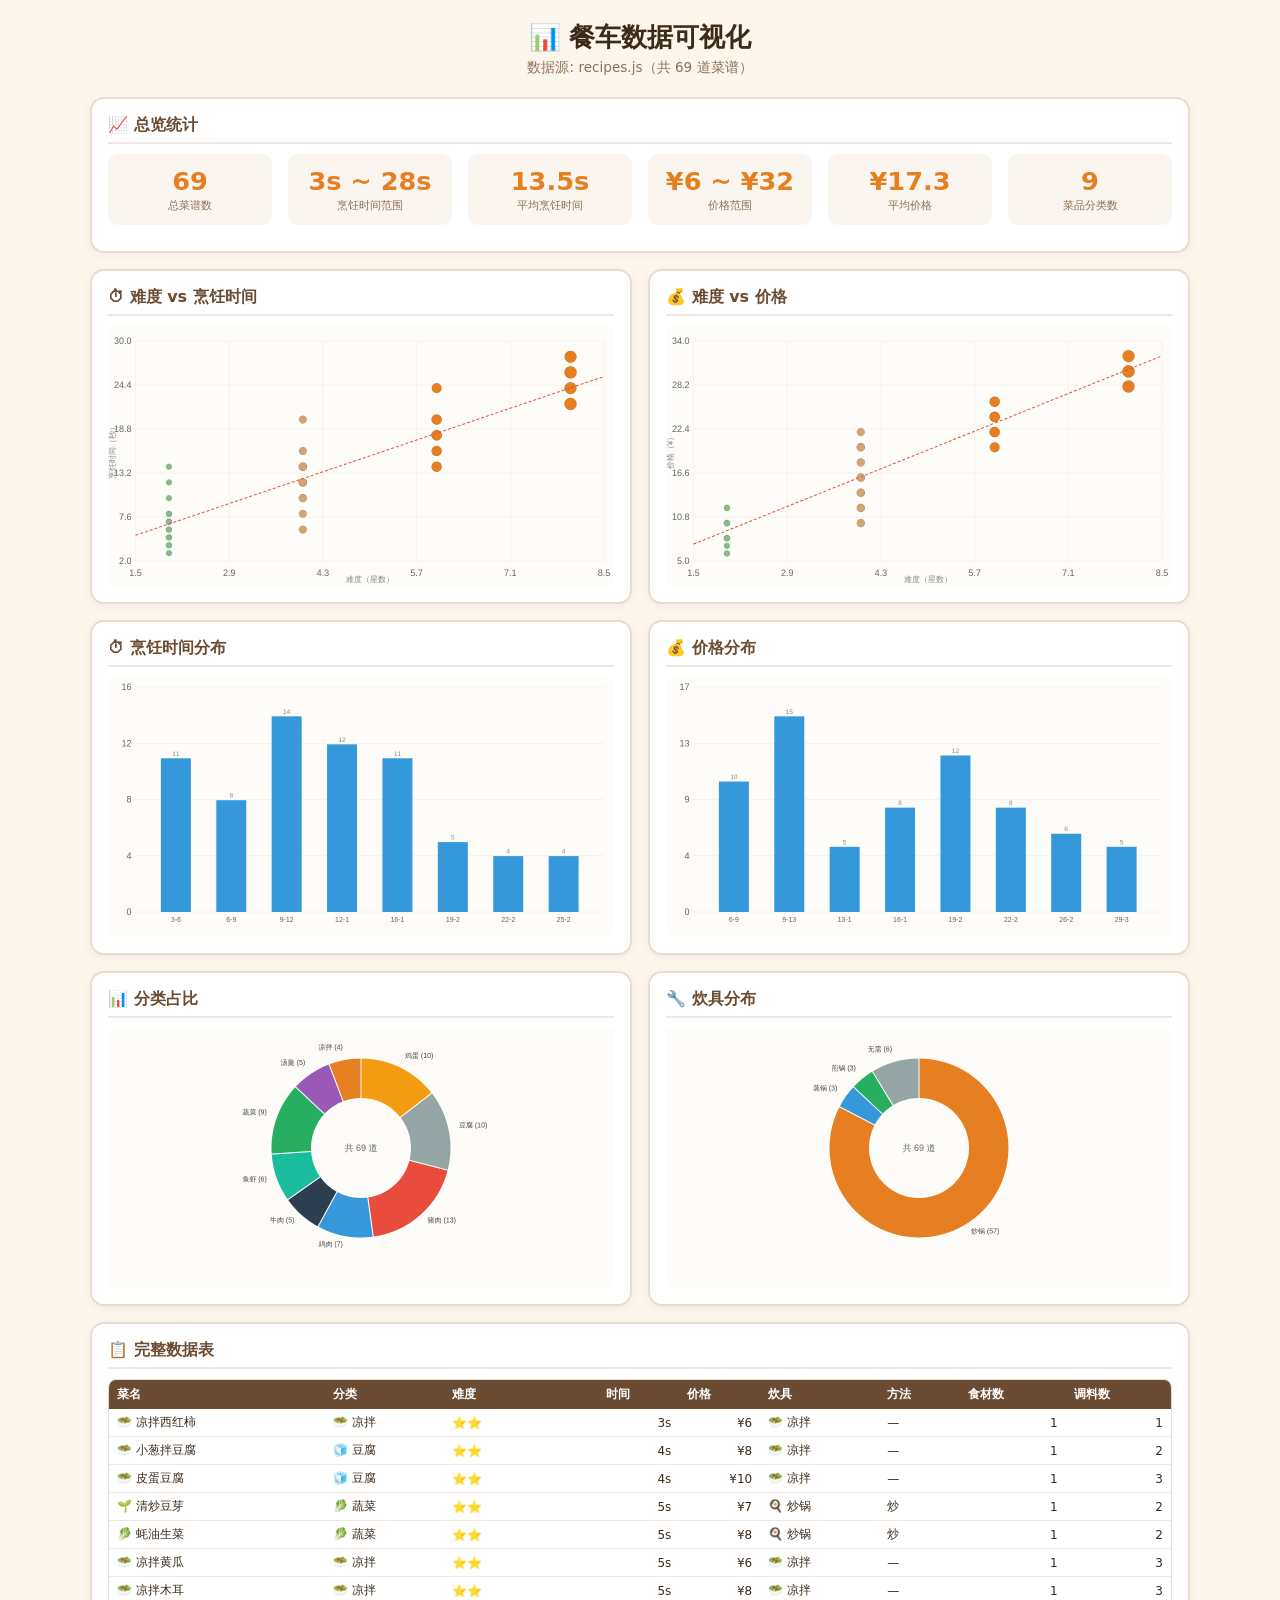
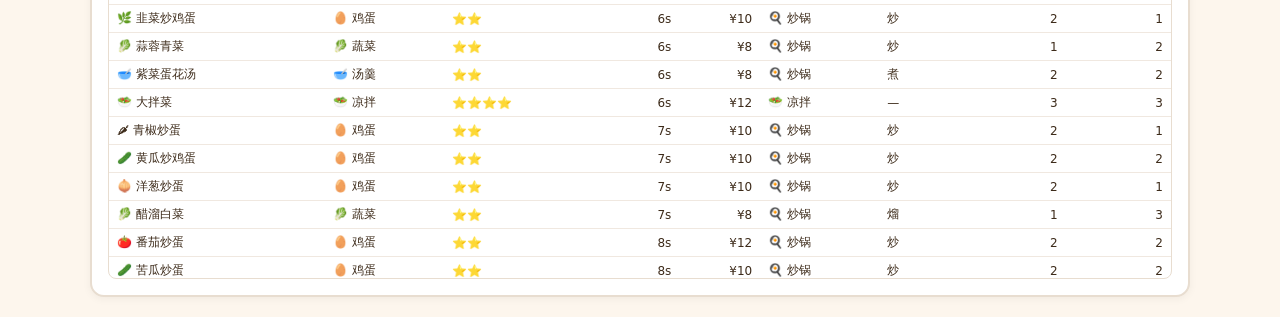
==== data_tool.html @ b582de34 "🎉 厨娘朱莉的餐车 - 初始版本" ====
<!DOCTYPE html>
<html lang="zh-CN">
<head>
<meta charset="UTF-8">
<meta name="viewport" content="width=device-width, initial-scale=1.0">
<title>📊 餐车数据可视化</title>
<script src="recipes.js"></script>
<style>
*{margin:0;padding:0;box-sizing:border-box}
body{font-family:'Segoe UI','PingFang SC',system-ui,sans-serif;background:#fdf6ed;padding:20px;color:#3d2b1a}
h1{text-align:center;font-size:1.6rem;margin-bottom:4px}
.sub{text-align:center;color:#8b7355;font-size:.85rem;margin-bottom:20px}
.grid{display:grid;grid-template-columns:1fr 1fr;gap:16px;max-width:1100px;margin:0 auto}
.card{background:#fff;border:2px solid #e8ddd0;border-radius:14px;padding:16px;box-shadow:0 2px 8px rgba(0,0,0,.05)}
.card h2{font-size:1rem;color:#6b4c32;margin-bottom:10px;padding-bottom:6px;border-bottom:2px solid #f0e8e0}
canvas{width:100%;height:260px;display:block;background:#fefcf8;border-radius:8px}
table{width:100%;border-collapse:collapse;font-size:.75rem}
th{background:#6b4c32;color:#fff;padding:6px 8px;text-align:left;position:sticky;top:0}
td{padding:5px 8px;border-bottom:1px solid #f0e8e0}
tr:hover{background:#f5eee5}
.num{text-align:right;font-variant-numeric:tabular-nums}
.stars{color:#e67e22}
.full{grid-column:1/3}
.table-wrap{max-height:500px;overflow-y:auto;border-radius:8px;border:1px solid #e8ddd0}
.stats-row{display:flex;gap:16px;flex-wrap:wrap;margin-bottom:10px}
.stat-box{flex:1;min-width:100px;background:#faf5ee;border-radius:10px;padding:12px;text-align:center}
.stat-box .num{font-size:1.6rem;font-weight:800;color:#e67e22;text-align:center}
.stat-box .label{font-size:.7rem;color:#8b7355;margin-top:2px}
@media(max-width:700px){.grid{grid-template-columns:1fr}.full{grid-column:1}}
</style>
</head>
<body>
<h1>📊 餐车数据可视化</h1>
<div class="sub">数据源: recipes.js（共 <span id="totalCount"></span> 道菜谱）</div>
<div class="grid" id="app"></div>

<script>
const R2 = R; // from recipes.js
document.getElementById('totalCount').textContent = R2.length;

const CAT_EMOJIS = { '鸡蛋':'🥚','豆腐':'🧊','猪肉':'🥩','鸡肉':'🐔','牛肉':'🥩','鱼虾':'🦐','蔬菜':'🥬','汤羹':'🥣','凉拌':'🥗' };
const COOKWARE_EMOJIS = { '炒锅':'🍳','煎锅':'🍳','蒸锅':'♨️' };

// Stats
const maxTime = Math.max(...R2.map(r => r.t));
const minTime = Math.min(...R2.map(r => r.t));
const avgTime = (R2.reduce((s,r) => s+r.t, 0) / R2.length).toFixed(1);
const maxPrice = Math.max(...R2.map(r => r.p));
const minPrice = Math.min(...R2.map(r => r.p));
const avgPrice = (R2.reduce((s,r) => s+r.p, 0) / R2.length).toFixed(1);
const catCount = {}; R2.forEach(r => { catCount[r.c] = (catCount[r.c] || 0) + 1; });
const cwCount = {}; R2.forEach(r => { const c = r.cw || '无需'; cwCount[c] = (cwCount[c] || 0) + 1; });

// Sort helpers
const sortedByTime = [...R2].sort((a,b) => a.t - b.t);
const sortedByPrice = [...R2].sort((a,b) => a.p - b.p);
const sortedByStar = [...R2].sort((a,b) => a.s - b.s);

const app = document.getElementById('app');

// Stats cards
app.innerHTML = `
  <div class="card full"><h2>📈 总览统计</h2><div class="stats-row">
    <div class="stat-box"><div class="num">${R2.length}</div><div class="label">总菜谱数</div></div>
    <div class="stat-box"><div class="num">${minTime}s ~ ${maxTime}s</div><div class="label">烹饪时间范围</div></div>
    <div class="stat-box"><div class="num">${avgTime}s</div><div class="label">平均烹饪时间</div></div>
    <div class="stat-box"><div class="num">¥${minPrice} ~ ¥${maxPrice}</div><div class="label">价格范围</div></div>
    <div class="stat-box"><div class="num">¥${avgPrice}</div><div class="label">平均价格</div></div>
    <div class="stat-box"><div class="num">${Object.keys(catCount).length}</div><div class="label">菜品分类数</div></div>
  </div></div>
  <div class="card"><h2>⏱ 难度 vs 烹饪时间</h2><canvas id="chart1"></canvas></div>
  <div class="card"><h2>💰 难度 vs 价格</h2><canvas id="chart2"></canvas></div>
  <div class="card"><h2>⏱ 烹饪时间分布</h2><canvas id="chart3"></canvas></div>
  <div class="card"><h2>💰 价格分布</h2><canvas id="chart4"></canvas></div>
  <div class="card"><h2>📊 分类占比</h2><canvas id="chart5"></canvas></div>
  <div class="card"><h2>🔧 炊具分布</h2><canvas id="chart6"></canvas></div>
  <div class="card full"><h2>📋 完整数据表</h2><div class="table-wrap"><table id="dataTable"></table></div></div>
`;

// Draw scatter plot
function drawScatter(canvasId, xField, xLabel, yField, yLabel) {
  const canvas = document.getElementById(canvasId);
  const ctx = canvas.getContext('2d');
  const W = canvas.width = canvas.offsetWidth * 2;
  const H = canvas.height = 520;
  const pad = { top: 30, right: 20, bottom: 50, left: 55 };
  const cw = W - pad.left - pad.right;
  const ch = H - pad.top - pad.bottom;
  
  const xVals = R2.map(r => r[xField]);
  const yVals = R2.map(r => r[yField]);
  const xMin = Math.min(...xVals) - 0.5;
  const xMax = Math.max(...xVals) + 0.5;
  const yMin = Math.min(...yVals) - 1;
  const yMax = Math.max(...yVals) + 2;
  
  const sx = (v) => pad.left + (v - xMin) / (xMax - xMin) * cw;
  const sy = (v) => pad.top + ch - (v - yMin) / (yMax - yMin) * ch;
  
  ctx.clearRect(0, 0, W, H);
  ctx.fillStyle = '#fefcf8'; ctx.fillRect(0, 0, W, H);
  
  // Grid lines
  ctx.strokeStyle = '#f0e8e0'; ctx.lineWidth = 1;
  for (let i = 0; i <= 5; i++) {
    const x = pad.left + i/5*cw;
    const y = pad.top + i/5*ch;
    ctx.beginPath(); ctx.moveTo(x, pad.top); ctx.lineTo(x, pad.top+ch); ctx.stroke();
    ctx.beginPath(); ctx.moveTo(pad.left, y); ctx.lineTo(pad.left+cw, y); ctx.stroke();
  }
  
  // Axis labels
  ctx.fillStyle = '#666'; ctx.font = '18px sans-serif'; ctx.textAlign = 'center';
  for (let i = 0; i <= 5; i++) {
    const xv = xMin + i/5*(xMax-xMin);
    ctx.fillText(xv.toFixed(1), sx(xv), pad.top+ch+30);
  }
  ctx.textAlign = 'right';
  for (let i = 0; i <= 5; i++) {
    const yv = yMin + i/5*(yMax-yMin);
    ctx.fillText(yv.toFixed(1), pad.left-8, sy(yv)+6);
  }
  ctx.textAlign = 'center'; ctx.fillStyle = '#888'; ctx.font = '16px sans-serif';
  ctx.fillText(xLabel, pad.left + cw/2, H - 8);
  ctx.save(); ctx.translate(14, pad.top+ch/2); ctx.rotate(-Math.PI/2); ctx.fillText(yLabel, 0, 0); ctx.restore();
  
  // Data points
  R2.forEach(r => {
    const x = sx(r[xField]), y = sy(r[yField]);
    const starSize = 4 + r.s;
    ctx.beginPath(); ctx.arc(x, y, starSize, 0, Math.PI*2);
    ctx.fillStyle = r.s >= 6 ? '#e67e22' : (r.s >= 4 ? '#d4a373' : '#88bb88');
    ctx.fill();
    ctx.strokeStyle = 'rgba(0,0,0,0.1)'; ctx.lineWidth = 1; ctx.stroke();
    // Hover labels not implemented for simplicity
  });
  
  // Trend line (simple linear regression)
  const n = R2.length;
  const sumX = R2.reduce((s,r) => s+r[xField], 0);
  const sumY = R2.reduce((s,r) => s+r[yField], 0);
  const sumXY = R2.reduce((s,r) => s+r[xField]*r[yField], 0);
  const sumXX = R2.reduce((s,r) => s+r[xField]*r[xField], 0);
  const slope = (n*sumXY - sumX*sumY) / (n*sumXX - sumX*sumX);
  const inter = (sumY - slope*sumX) / n;
  ctx.strokeStyle = '#e74c3c'; ctx.lineWidth = 2; ctx.setLineDash([6,4]);
  ctx.beginPath(); ctx.moveTo(sx(xMin), sy(xMin*slope+inter)); ctx.lineTo(sx(xMax), sy(xMax*slope+inter)); ctx.stroke();
  ctx.setLineDash([]);
}

// Draw bar chart
function drawBars(canvasId, labels, values, color) {
  const canvas = document.getElementById(canvasId);
  const ctx = canvas.getContext('2d');
  const W = canvas.width = canvas.offsetWidth * 2;
  const H = canvas.height = 520;
  const pad = { top: 20, right: 20, bottom: 50, left: 55 };
  const cw = W - pad.left - pad.right;
  const ch = H - pad.top - pad.bottom;
  const maxV = Math.max(...values) * 1.15;
  const bw = Math.min(60, cw / labels.length * 0.7);
  const gap = (cw - bw * labels.length) / (labels.length + 1);
  
  ctx.clearRect(0, 0, W, H);
  ctx.fillStyle = '#fefcf8'; ctx.fillRect(0, 0, W, H);
  
  // Grid
  ctx.strokeStyle = '#f0e8e0'; ctx.lineWidth = 1;
  for (let i = 0; i <= 4; i++) {
    const y = pad.top + i/4*ch;
    ctx.beginPath(); ctx.moveTo(pad.left, y); ctx.lineTo(pad.left+cw, y); ctx.stroke();
  }
  
  // Axis
  ctx.fillStyle = '#666'; ctx.font = '18px sans-serif'; ctx.textAlign = 'right';
  for (let i = 0; i <= 4; i++) {
    ctx.fillText((maxV*i/4).toFixed(0), pad.left-8, pad.top+ch - i/4*ch + 6);
  }
  
  // Bars
  labels.forEach((l, i) => {
    const x = pad.left + gap + i * (bw + gap);
    const h = values[i] / maxV * ch;
    ctx.fillStyle = color || '#e67e22';
    ctx.fillRect(x, pad.top + ch - h, bw, h);
    ctx.fillStyle = '#666'; ctx.textAlign = 'center'; ctx.font = '14px sans-serif';
    const label = l.length > 4 ? l.slice(0,4) : l;
    ctx.save(); ctx.translate(x+bw/2, pad.top+ch+8); ctx.rotate(0); ctx.fillText(label, 0, 12); ctx.restore();
    ctx.fillStyle = '#888'; ctx.font = '13px sans-serif';
    ctx.fillText(values[i], x+bw/2, pad.top+ch - h - 5);
  });
}

// Draw donut chart
function drawDonut(canvasId, labels, values, colors) {
  const canvas = document.getElementById(canvasId);
  const ctx = canvas.getContext('2d');
  const W = canvas.width = canvas.offsetWidth * 2;
  const H = canvas.height = 520;
  const cx = W/2, cy = H/2 - 20, R = Math.min(W,H)/2 - 80, r = R * 0.55;
  const total = values.reduce((s,v) => s+v, 0);
  
  ctx.clearRect(0, 0, W, H);
  ctx.fillStyle = '#fefcf8'; ctx.fillRect(0, 0, W, H);
  
  let start = -Math.PI/2;
  const palette = ['#e67e22','#d4a373','#27ae60','#3498db','#9b59b6','#e74c3c','#1abc9c','#f39c12','#2c3e50'];
  
  values.forEach((v, i) => {
    const sweep = v / total * Math.PI * 2;
    ctx.beginPath(); ctx.moveTo(cx + r*Math.cos(start), cy + r*Math.sin(start));
    ctx.arc(cx, cy, R, start, start+sweep);
    ctx.arc(cx, cy, r, start+sweep, start, true);
    ctx.closePath();
    ctx.fillStyle = colors[i] || palette[i % palette.length];
    ctx.fill();
    ctx.strokeStyle = '#fff'; ctx.lineWidth = 2;
    ctx.stroke();
    
    const mid = start + sweep/2;
    const lx = cx + (R+20)*Math.cos(mid);
    const ly = cy + (R+20)*Math.sin(mid);
    ctx.fillStyle = '#444'; ctx.font = '14px sans-serif'; ctx.textAlign = mid > Math.PI/2 && mid < Math.PI*1.5 ? 'right' : 'left';
    ctx.fillText(`${labels[i]} (${v})`, lx, ly);
    
    start += sweep;
  });
  ctx.fillStyle = '#666'; ctx.font = '18px sans-serif'; ctx.textAlign = 'center';
  ctx.fillText(`共 ${total} 道`, cx, cy+6);
}

// Draw distribution
function drawDist(canvasId, field, label, bins) {
  const vals = R2.map(r => r[field]);
  const min = Math.min(...vals), max = Math.max(...vals);
  const binW = (max - min) / bins || 1;
  const counts = new Array(bins).fill(0);
  vals.forEach(v => { const idx = Math.min(bins-1, Math.floor((v-min)/binW)); counts[idx]++; });
  const labels = counts.map((_, i) => `${(min+i*binW).toFixed(0)}-${(min+(i+1)*binW).toFixed(0)}`);
  drawBars(canvasId, labels, counts, '#3498db');
}

// Animate charts
setTimeout(() => {
  drawScatter('chart1', 's', '难度（星数）', 't', '烹饪时间（秒）');
  drawScatter('chart2', 's', '难度（星数）', 'p', '价格（¥）');
  drawDist('chart3', 't', '时间', 8);
  drawDist('chart4', 'p', '价格', 8);
  
  const catLabels = Object.keys(catCount);
  const catVals = Object.values(catCount);
  const catColors = ['#f39c12','#95a5a6','#e74c3c','#3498db','#2c3e50','#1abc9c','#27ae60','#9b59b6','#e67e22'];
  drawDonut('chart5', catLabels, catVals, catColors);
  
  const cwLabels = Object.keys(cwCount);
  const cwVals = Object.values(cwCount);
  drawDonut('chart6', cwLabels, cwVals, ['#e67e22','#3498db','#27ae60','#95a5a6']);
  
  // Data table
  const thead = ['菜名','分类','难度','时间','价格','炊具','方法','食材数','调料数'];
  let html = `<tr>${thead.map(h=>`<th>${h}</th>`).join('')}</tr>`;
  sortedByTime.forEach(r => {
    html += `<tr><td>${r.e} ${r.n}</td><td>${CAT_EMOJIS[r.c]||''} ${r.c}</td>
      <td class="stars">${'⭐'.repeat(Math.min(r.s,4))}</td>
      <td class="num">${r.t}s</td><td class="num">¥${r.p}</td>
      <td>${COOKWARE_EMOJIS[r.cw]||'🥗'} ${r.cw||'凉拌'}</td>
      <td>${r.m||'—'}</td><td class="num">${r.i.length}</td><td class="num">${r.se.length}</td></tr>`;
  });
  document.getElementById('dataTable').innerHTML = html;
}, 100);
</script>
</body>
</html>
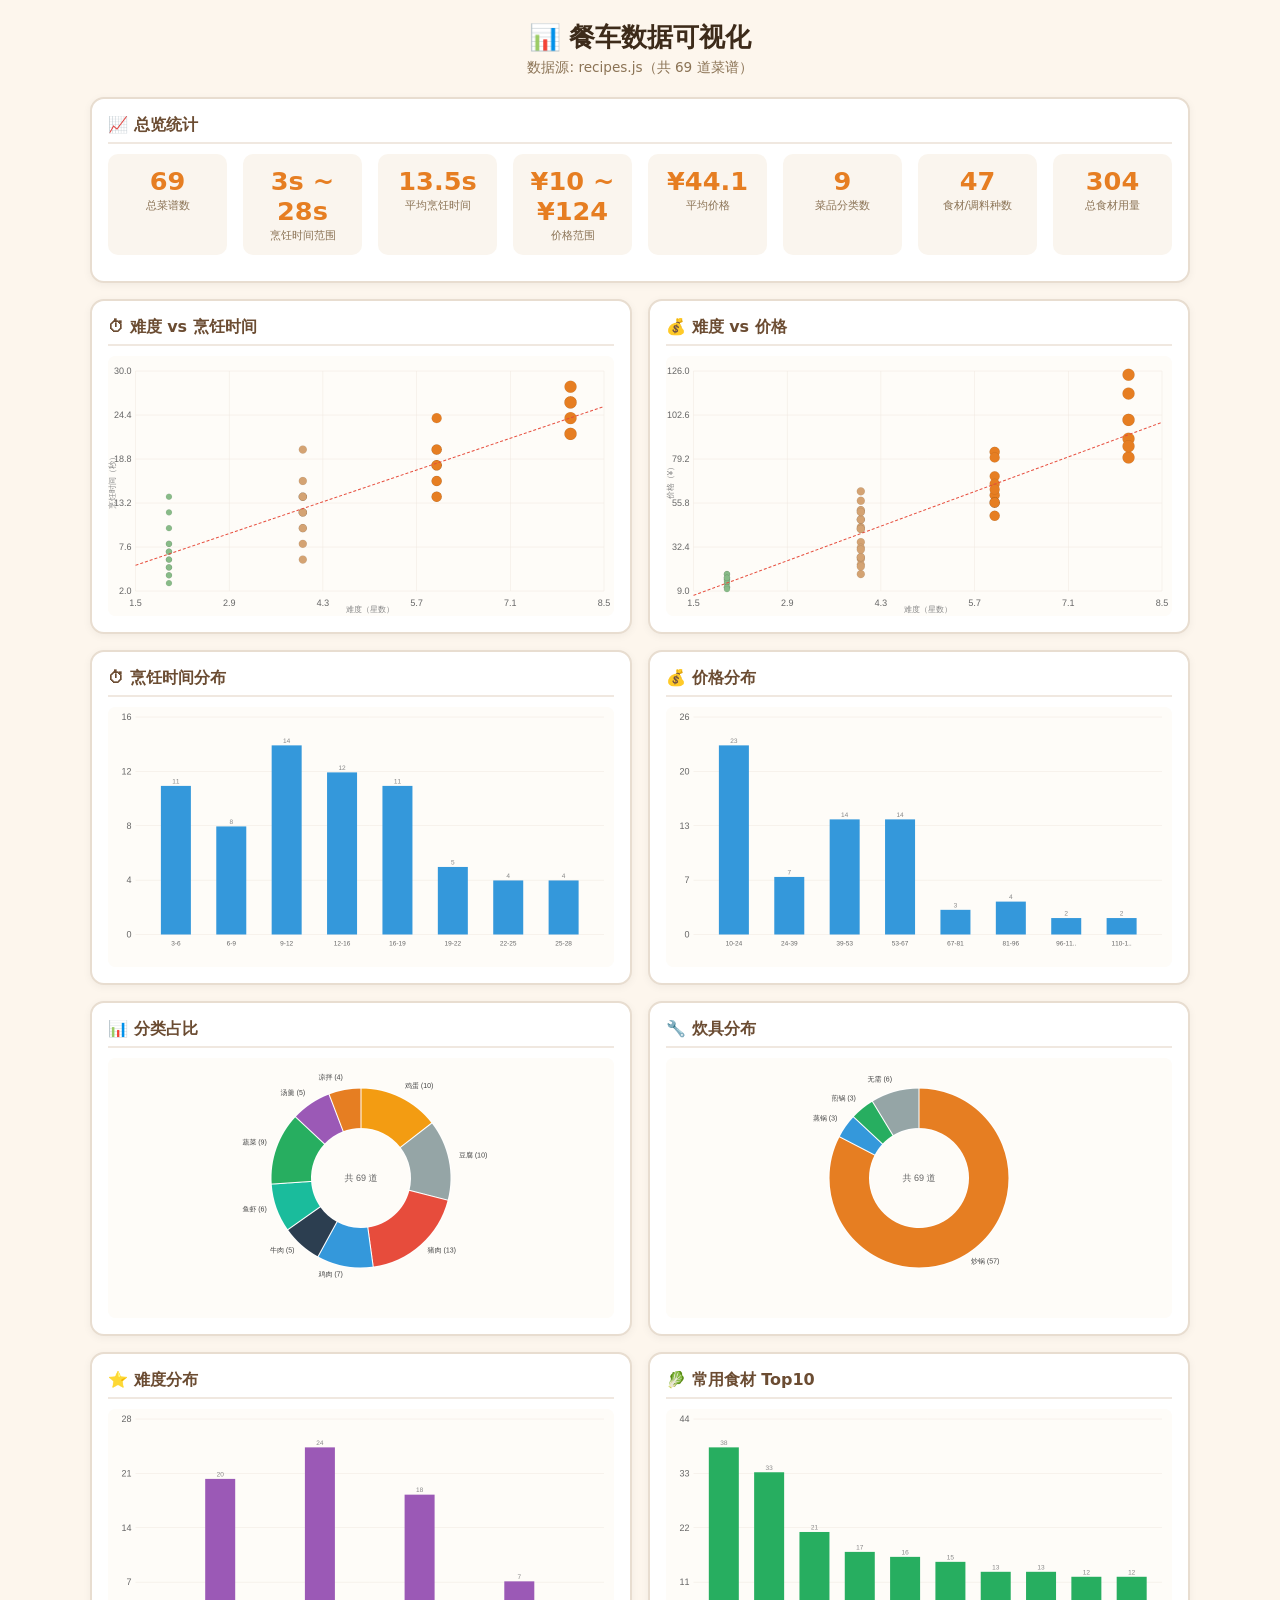
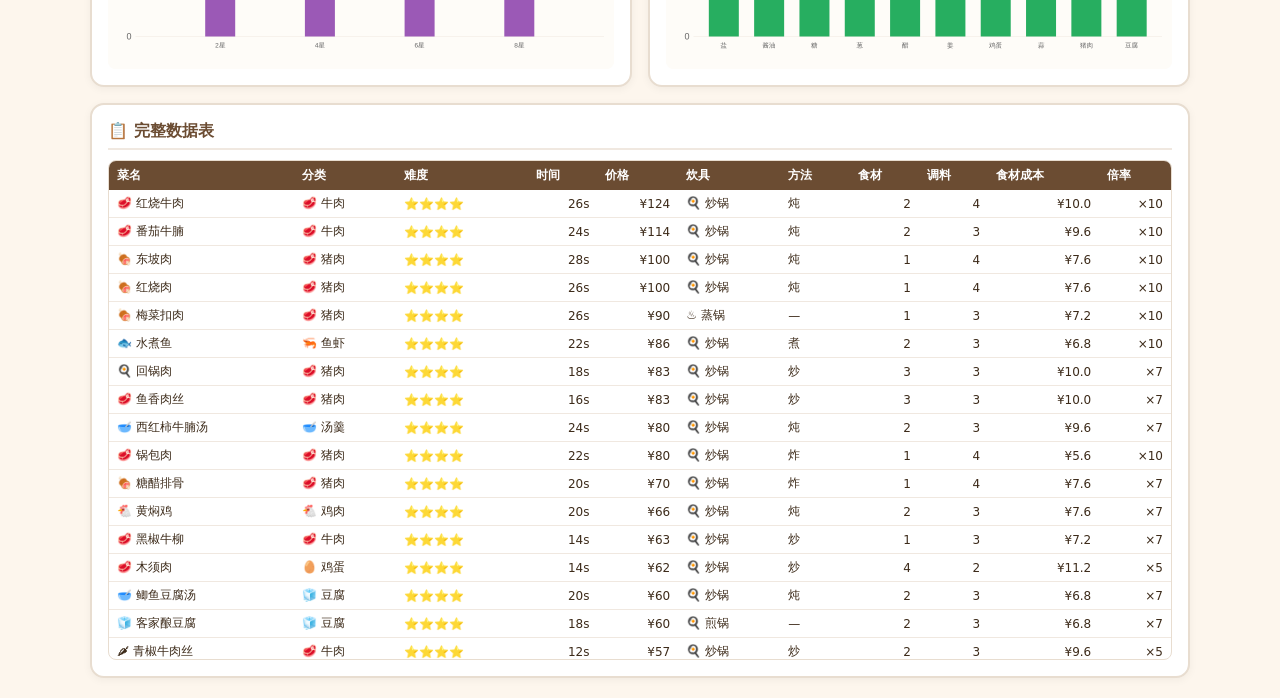
==== commit b707f91e: "一键种植+导出完善+数据可视化+push - 一键种植：按T4→T1优先自动种满空地 - 导出存档包含全部游戏数据（库存/农场/音效等） - data_tool.html 完善：难度分布、食材Top1" ====
--- a/data_tool.html
+++ b/data_tool.html
@@ -35,11 +35,24 @@
 <div class="grid" id="app"></div>
 
 <script>
-const R2 = R; // from recipes.js
+const R2 = R;
 document.getElementById('totalCount').textContent = R2.length;
 
 const CAT_EMOJIS = { '鸡蛋':'🥚','豆腐':'🧊','猪肉':'🥩','鸡肉':'🐔','牛肉':'🥩','鱼虾':'🦐','蔬菜':'🥬','汤羹':'🥣','凉拌':'🥗' };
 const COOKWARE_EMOJIS = { '炒锅':'🍳','煎锅':'🍳','蒸锅':'♨️' };
+
+// Collect all unique ingredients and seasonings
+const allIngs = new Set(); R2.forEach(r => r.i.forEach(x => allIngs.add(x)));
+const allSeas = new Set(); R2.forEach(r => r.se.forEach(x => allSeas.add(x)));
+const ingStats = {}; // ingredient -> {count, starSum, dishes:[]}
+R2.forEach(r => {
+  [...r.i, ...r.se].forEach(x => {
+    if(!ingStats[x]) ingStats[x] = {count:0, starSum:0, dishes:[]};
+    ingStats[x].count++;
+    ingStats[x].starSum += r.s;
+    ingStats[x].dishes.push(r.n);
+  });
+});
 
 // Stats
 const maxTime = Math.max(...R2.map(r => r.t));
@@ -50,15 +63,17 @@
 const avgPrice = (R2.reduce((s,r) => s+r.p, 0) / R2.length).toFixed(1);
 const catCount = {}; R2.forEach(r => { catCount[r.c] = (catCount[r.c] || 0) + 1; });
 const cwCount = {}; R2.forEach(r => { const c = r.cw || '无需'; cwCount[c] = (cwCount[c] || 0) + 1; });
-
-// Sort helpers
+const starCount = {}; R2.forEach(r => { starCount[r.s] = (starCount[r.s] || 0) + 1; });
+
 const sortedByTime = [...R2].sort((a,b) => a.t - b.t);
 const sortedByPrice = [...R2].sort((a,b) => a.p - b.p);
 const sortedByStar = [...R2].sort((a,b) => a.s - b.s);
 
+// Top 10 frequently used ingredients
+const topIngs = Object.entries(ingStats).sort((a,b) => b[1].count - a[1].count).slice(0,10);
+
 const app = document.getElementById('app');
 
-// Stats cards
 app.innerHTML = `
   <div class="card full"><h2>📈 总览统计</h2><div class="stats-row">
     <div class="stat-box"><div class="num">${R2.length}</div><div class="label">总菜谱数</div></div>
@@ -67,6 +82,8 @@
     <div class="stat-box"><div class="num">¥${minPrice} ~ ¥${maxPrice}</div><div class="label">价格范围</div></div>
     <div class="stat-box"><div class="num">¥${avgPrice}</div><div class="label">平均价格</div></div>
     <div class="stat-box"><div class="num">${Object.keys(catCount).length}</div><div class="label">菜品分类数</div></div>
+    <div class="stat-box"><div class="num">${allIngs.size+allSeas.size}</div><div class="label">食材/调料种数</div></div>
+    <div class="stat-box"><div class="num">${R2.reduce((s,r) => s+r.i.length+r.se.length, 0)}</div><div class="label">总食材用量</div></div>
   </div></div>
   <div class="card"><h2>⏱ 难度 vs 烹饪时间</h2><canvas id="chart1"></canvas></div>
   <div class="card"><h2>💰 难度 vs 价格</h2><canvas id="chart2"></canvas></div>
@@ -74,10 +91,11 @@
   <div class="card"><h2>💰 价格分布</h2><canvas id="chart4"></canvas></div>
   <div class="card"><h2>📊 分类占比</h2><canvas id="chart5"></canvas></div>
   <div class="card"><h2>🔧 炊具分布</h2><canvas id="chart6"></canvas></div>
+  <div class="card"><h2>⭐ 难度分布</h2><canvas id="chart7"></canvas></div>
+  <div class="card"><h2>🥬 常用食材 Top10</h2><canvas id="chart8"></canvas></div>
   <div class="card full"><h2>📋 完整数据表</h2><div class="table-wrap"><table id="dataTable"></table></div></div>
 `;
 
-// Draw scatter plot
 function drawScatter(canvasId, xField, xLabel, yField, yLabel) {
   const canvas = document.getElementById(canvasId);
   const ctx = canvas.getContext('2d');
@@ -100,7 +118,6 @@
   ctx.clearRect(0, 0, W, H);
   ctx.fillStyle = '#fefcf8'; ctx.fillRect(0, 0, W, H);
   
-  // Grid lines
   ctx.strokeStyle = '#f0e8e0'; ctx.lineWidth = 1;
   for (let i = 0; i <= 5; i++) {
     const x = pad.left + i/5*cw;
@@ -109,7 +126,6 @@
     ctx.beginPath(); ctx.moveTo(pad.left, y); ctx.lineTo(pad.left+cw, y); ctx.stroke();
   }
   
-  // Axis labels
   ctx.fillStyle = '#666'; ctx.font = '18px sans-serif'; ctx.textAlign = 'center';
   for (let i = 0; i <= 5; i++) {
     const xv = xMin + i/5*(xMax-xMin);
@@ -124,7 +140,6 @@
   ctx.fillText(xLabel, pad.left + cw/2, H - 8);
   ctx.save(); ctx.translate(14, pad.top+ch/2); ctx.rotate(-Math.PI/2); ctx.fillText(yLabel, 0, 0); ctx.restore();
   
-  // Data points
   R2.forEach(r => {
     const x = sx(r[xField]), y = sy(r[yField]);
     const starSize = 4 + r.s;
@@ -132,10 +147,8 @@
     ctx.fillStyle = r.s >= 6 ? '#e67e22' : (r.s >= 4 ? '#d4a373' : '#88bb88');
     ctx.fill();
     ctx.strokeStyle = 'rgba(0,0,0,0.1)'; ctx.lineWidth = 1; ctx.stroke();
-    // Hover labels not implemented for simplicity
-  });
-  
-  // Trend line (simple linear regression)
+  });
+  
   const n = R2.length;
   const sumX = R2.reduce((s,r) => s+r[xField], 0);
   const sumY = R2.reduce((s,r) => s+r[yField], 0);
@@ -148,13 +161,12 @@
   ctx.setLineDash([]);
 }
 
-// Draw bar chart
 function drawBars(canvasId, labels, values, color) {
   const canvas = document.getElementById(canvasId);
   const ctx = canvas.getContext('2d');
   const W = canvas.width = canvas.offsetWidth * 2;
   const H = canvas.height = 520;
-  const pad = { top: 20, right: 20, bottom: 50, left: 55 };
+  const pad = { top: 20, right: 20, bottom: 65, left: 55 };
   const cw = W - pad.left - pad.right;
   const ch = H - pad.top - pad.bottom;
   const maxV = Math.max(...values) * 1.15;
@@ -164,34 +176,30 @@
   ctx.clearRect(0, 0, W, H);
   ctx.fillStyle = '#fefcf8'; ctx.fillRect(0, 0, W, H);
   
-  // Grid
   ctx.strokeStyle = '#f0e8e0'; ctx.lineWidth = 1;
   for (let i = 0; i <= 4; i++) {
     const y = pad.top + i/4*ch;
     ctx.beginPath(); ctx.moveTo(pad.left, y); ctx.lineTo(pad.left+cw, y); ctx.stroke();
   }
   
-  // Axis
   ctx.fillStyle = '#666'; ctx.font = '18px sans-serif'; ctx.textAlign = 'right';
   for (let i = 0; i <= 4; i++) {
     ctx.fillText((maxV*i/4).toFixed(0), pad.left-8, pad.top+ch - i/4*ch + 6);
   }
   
-  // Bars
   labels.forEach((l, i) => {
     const x = pad.left + gap + i * (bw + gap);
     const h = values[i] / maxV * ch;
     ctx.fillStyle = color || '#e67e22';
     ctx.fillRect(x, pad.top + ch - h, bw, h);
-    ctx.fillStyle = '#666'; ctx.textAlign = 'center'; ctx.font = '14px sans-serif';
-    const label = l.length > 4 ? l.slice(0,4) : l;
-    ctx.save(); ctx.translate(x+bw/2, pad.top+ch+8); ctx.rotate(0); ctx.fillText(label, 0, 12); ctx.restore();
+    ctx.fillStyle = '#666'; ctx.textAlign = 'center'; ctx.font = '13px sans-serif';
+    const label = l.length > 5 ? l.slice(0,5)+'..' : l;
+    ctx.save(); ctx.translate(x+bw/2, pad.top+ch+8); ctx.rotate(0); ctx.fillText(label, 0, 14); ctx.restore();
     ctx.fillStyle = '#888'; ctx.font = '13px sans-serif';
     ctx.fillText(values[i], x+bw/2, pad.top+ch - h - 5);
   });
 }
 
-// Draw donut chart
 function drawDonut(canvasId, labels, values, colors) {
   const canvas = document.getElementById(canvasId);
   const ctx = canvas.getContext('2d');
@@ -204,7 +212,7 @@
   ctx.fillStyle = '#fefcf8'; ctx.fillRect(0, 0, W, H);
   
   let start = -Math.PI/2;
-  const palette = ['#e67e22','#d4a373','#27ae60','#3498db','#9b59b6','#e74c3c','#1abc9c','#f39c12','#2c3e50'];
+  const palette = ['#e67e22','#d4a373','#27ae60','#3498db','#9b59b6','#e74c3c','#1abc9c','#f39c12','#2c3e50','#95a5a6'];
   
   values.forEach((v, i) => {
     const sweep = v / total * Math.PI * 2;
@@ -229,7 +237,6 @@
   ctx.fillText(`共 ${total} 道`, cx, cy+6);
 }
 
-// Draw distribution
 function drawDist(canvasId, field, label, bins) {
   const vals = R2.map(r => r[field]);
   const min = Math.min(...vals), max = Math.max(...vals);
@@ -240,7 +247,10 @@
   drawBars(canvasId, labels, counts, '#3498db');
 }
 
-// Animate charts
+function drawRawBars(canvasId, labels, values, color) {
+  drawBars(canvasId, labels, values, color);
+}
+
 setTimeout(() => {
   drawScatter('chart1', 's', '难度（星数）', 't', '烹饪时间（秒）');
   drawScatter('chart2', 's', '难度（星数）', 'p', '价格（¥）');
@@ -256,15 +266,29 @@
   const cwVals = Object.values(cwCount);
   drawDonut('chart6', cwLabels, cwVals, ['#e67e22','#3498db','#27ae60','#95a5a6']);
   
-  // Data table
-  const thead = ['菜名','分类','难度','时间','价格','炊具','方法','食材数','调料数'];
+  // 难度分布
+  const starLabels = Object.keys(starCount).sort((a,b)=>a-b);
+  const starVals = starLabels.map(k => starCount[k]);
+  drawRawBars('chart7', starLabels.map(s => s+'星'), starVals, '#9b59b6');
+  
+  // 常用食材 Top10
+  drawRawBars('chart8', topIngs.map(x => x[0]), topIngs.map(x => x[1].count), '#27ae60');
+  
+  // Data table with more columns
+  const thead = ['菜名','分类','难度','时间','价格','炊具','方法','食材','调料','食材成本','倍率'];
+  // Calculate cost approximation
+  const COST_PER_USE = {'盐':0.4,'糖':0.4,'酱油':0.4,'醋':0.4,'料酒':0.4,'豆瓣酱':0.4,'蚝油':0.4,'番茄酱':0.4,'胡椒粉':0.4,'鸡精':0.4,'淀粉':0.4,'辣椒':0.4,'花椒':0.4,'蒜':0.4,'姜':0.4,'葱':0.4,'鸡蛋':1.6,'豆腐':1.6,'豆芽':1.6,'花生':1.6,'紫菜':1.6,'菠菜':1.6,'生菜':1.6,'苦瓜':1.6,'韭菜':1.6,'香菇':1.6,'番茄':2.4,'土豆':2.4,'白菜':2.4,'青椒':2.4,'洋葱':2.4,'茄子':2.4,'黄瓜':2.4,'胡萝卜':2.4,'白萝卜':2.4,'冬瓜':2.4,'南瓜':2.4,'木耳':2.4,'西兰花':2.4,'蒜苔':2.4,'莲藕':2.4,'豆角':2.4,'山药':2.4,'鸡翅':2.4,'鸡胸':2.4,'猪肉':4,'鸡腿':4,'虾仁':4,'鱼肉':4,'牛肉':6,'排骨':6,'五花肉':6,'羊肉':6,'面条':0.4,'米饭':0.4};
+  const STAR_MULT = {2:3,4:5,6:7,8:10};
   let html = `<tr>${thead.map(h=>`<th>${h}</th>`).join('')}</tr>`;
-  sortedByTime.forEach(r => {
+  sortedByPrice.reverse().forEach(r => {
+    const cost = [...r.i, ...r.se].reduce((s, x) => s + (COST_PER_USE[x]||1), 0);
+    const mult = STAR_MULT[r.s] || 3;
     html += `<tr><td>${r.e} ${r.n}</td><td>${CAT_EMOJIS[r.c]||''} ${r.c}</td>
       <td class="stars">${'⭐'.repeat(Math.min(r.s,4))}</td>
       <td class="num">${r.t}s</td><td class="num">¥${r.p}</td>
       <td>${COOKWARE_EMOJIS[r.cw]||'🥗'} ${r.cw||'凉拌'}</td>
-      <td>${r.m||'—'}</td><td class="num">${r.i.length}</td><td class="num">${r.se.length}</td></tr>`;
+      <td>${r.m||'—'}</td><td class="num">${r.i.length}</td><td class="num">${r.se.length}</td>
+      <td class="num">¥${cost.toFixed(1)}</td><td class="num">×${mult}</td></tr>`;
   });
   document.getElementById('dataTable').innerHTML = html;
 }, 100);
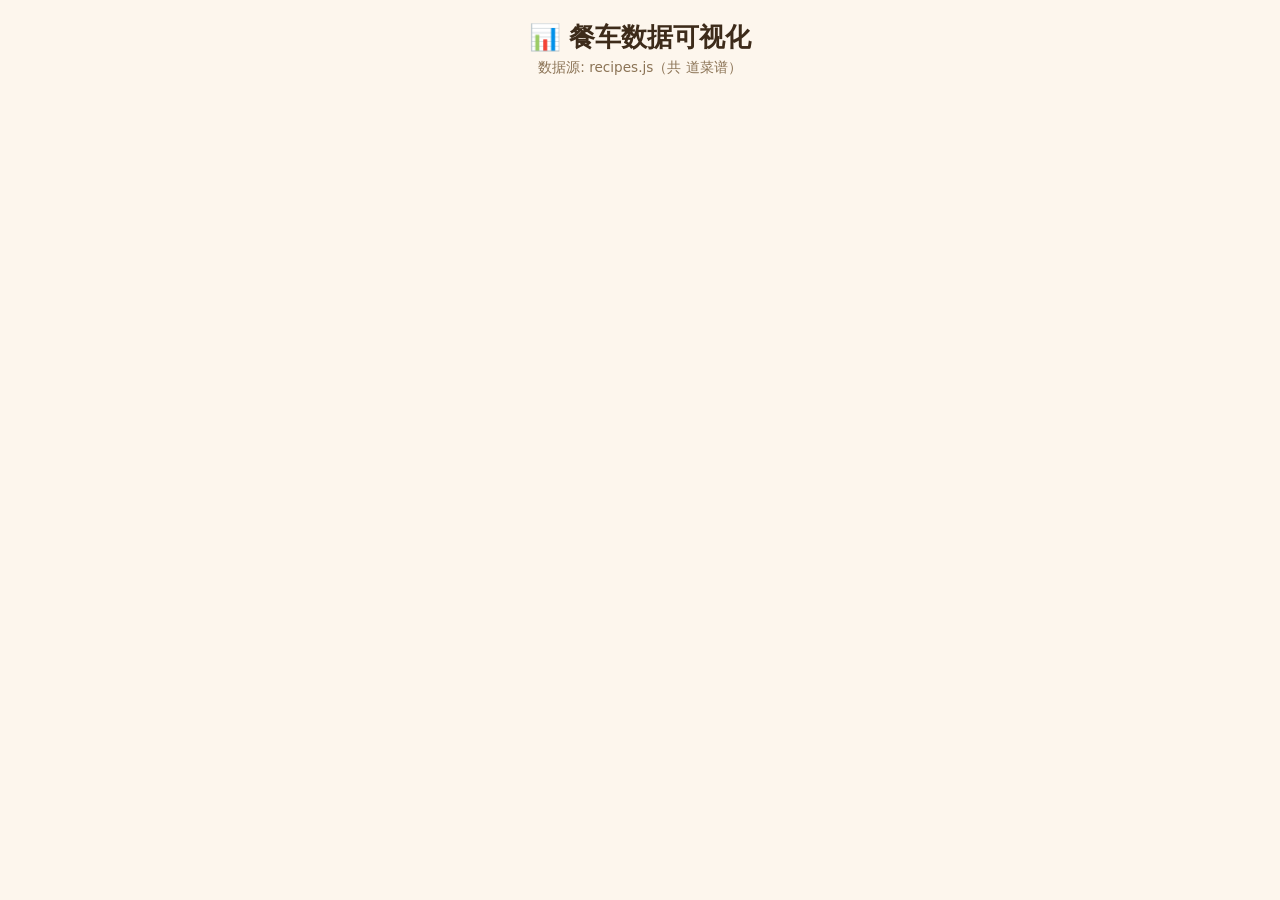
==== commit 664cd52d: "更新README和数据可视化：反映新功能变化 README：全面重写，涵盖菜板系统、收益四档制、客户反馈、 黑暗料理、整点小时制、分钟制农场、等级减缓等所有新特性。  data_tool：新增游戏常数" ====
--- a/data_tool.html
+++ b/data_tool.html
@@ -291,7 +291,34 @@
       <td class="num">¥${cost.toFixed(1)}</td><td class="num">×${mult}</td></tr>`;
   });
   document.getElementById('dataTable').innerHTML = html;
-}, 100);
+<div class="card full"><h2>🎮 游戏常数速查</h2><div class="stats-row">
+<div class="stat-box"><div class="num">50</div><div class="label">初始资金 ¥</div></div>
+<div class="stat-box"><div class="num">整点</div><div class="label">营业刷新制</div></div>
+<div class="stat-box"><div class="num">15</div><div class="label">每日上限(道)</div></div>
+<div class="stat-box"><div class="num">5/10/20/40m</div><div class="label">农场成熟时间</div></div>
+</div>
+<div style="display:grid;grid-template-columns:1fr 1fr;gap:12px;margin-top:10px">
+<div>
+<strong>📈 等级阈值</strong><br>
+<span style="font-size:.7rem">
+Lv1 帮厨: 0 &nbsp; Lv2 学徒: 5 &nbsp; Lv3 厨工: 12<br>
+Lv4 初级: 22 &nbsp; Lv5 中级: 35 &nbsp; Lv6 高级: 50<br>
+Lv7 厨师长: 68 &nbsp; Lv8 主厨: 88<br>
+Lv9 行政主厨: 110 &nbsp; Lv10 厨神: 135</span></div>
+<div>
+<strong>🔪 需切菜食材 (×3刀)</strong><br>
+<span style="font-size:.7rem">番茄 青椒 黄瓜 洋葱 土豆 白菜<br>茄子 西兰花 豆角 胡萝卜 冬瓜<br>莲藕 山药 蒜苔 白萝卜 南瓜</span></div>
+<div>
+<strong>💰 收益规则</strong><br>
+<span style="font-size:.7rem">
+⭐ 全部切好 → +25%<br>
+— 无需切/切部分 → 不变<br>
+⚠️ 有需切但没切 → -25%<br>
+🤮 食材不匹配 → 仅25%</span></div>
+<div>
+<strong>⏰ 营业时间</strong><br>
+<span style="font-size:.7rem">每整点刷新（0~23时）<br>相邻小时可连开<br>旧制：北京时间12pm<br>新制：现实整点小时</span></div>
+</div></div>`, 100);
 </script>
 </body>
 </html>
